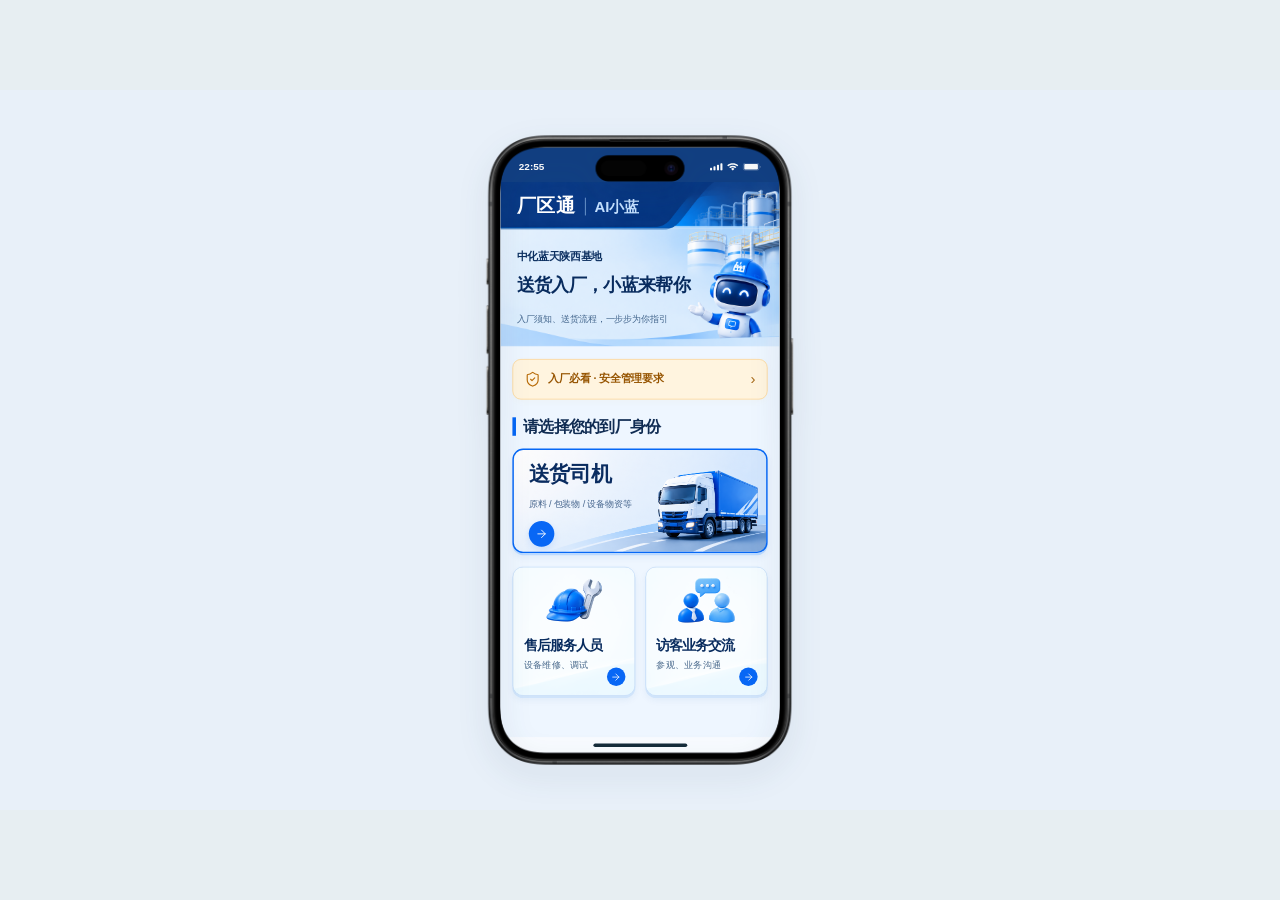
==== phase2/index.html @ 4b4b8dab "Update phase two guide flows and restore illustrated homepage" ====
<!doctype html>
<html lang="zh-CN"><head><meta charset="UTF-8"><meta name="viewport" content="width=device-width,initial-scale=1,viewport-fit=cover"><title>厂区通 · 中化蓝天陕西基地</title><link rel="stylesheet" href="素材/二期.css?v=4c74df6827de"></head>
<body><div class="preview-stage" aria-label="厂区通手机服务界面">
<div class="phone-shell">
<div class="phone-screen"><div class="phone-status"><span id="phone-time"></span><img class="phone-status-icons" src="素材/status/ios-status-icons.svg" alt="蜂窝信号、无线网络和电量"></div><main id="app" class="app"></main><div class="phone-home"><span></span></div></div>
<img class="phone-bezel" src="素材/iphone/Bezel.png" alt="" draggable="false">
</div></div><dialog id="modal"><div id="dialog-content"></div><button class="button secondary" id="close-modal">关闭，返回流程</button></dialog><script src="素材/流程数据.js?v=1af6e055b2c9"></script><script src="素材/图标.js?v=1e4e5d1cfd6b"></script><script src="素材/页面1数据.js?v=7444b4379adc"></script><script src="素材/AHF页面2-6数据.js?v=56fbe0991de1"></script><script src="素材/二期.js?v=ec41f96f7a31"></script><script>
(function(){
 const stage=document.querySelector('.preview-stage');
 function fitPhone(){
  const width=Math.min(innerWidth,innerHeight*16/9);
  const height=width*9/16;
  const scale=Math.min((height-32)/968,(width-32)/511);
  document.documentElement.style.setProperty('--preview-scale',Math.max(.1,scale));
  stage.style.width=width+'px';
  stage.style.height=height+'px';
 }
 function setTime(){document.getElementById('phone-time').textContent=new Date().toLocaleTimeString('zh-CN',{hour:'2-digit',minute:'2-digit',hour12:false})}
 fitPhone();setTime();addEventListener('resize',fitPhone);setInterval(setTime,30000);
})();
</script></body></html>
---- phase2/素材/二期.css ----
:root {
  --blue: #0864ed;
  --navy: #09295b;
  --ink: #13345b;
  --muted: #70899b;
  --line: #dfebf1;
  --bg: #eef6ff;
  --red: #a84b43;
  --orange: #956e32;
  --radius: 15px;
  font-family: "Microsoft YaHei", "PingFang SC", sans-serif;
  color: var(--ink);
  font-size: 16px;
  line-height: 1.65;
}
* { box-sizing: border-box; }
body { margin: 0; background: #e8eff3; }
button, a, input { font: inherit; }
button, a { touch-action: manipulation; }
button { cursor: pointer; color: inherit; }
button:focus-visible, a:focus-visible { outline: 3px solid #79b0cc; outline-offset: 3px; }
button:disabled { cursor: default; }
.app {
  max-width: 440px; height: 100dvh; margin: auto;
  background: var(--bg); display: flex; flex-direction: column;
  overflow: hidden; box-shadow: 0 12px 55px #20435b10;
}
header {
  background: var(--bg); border-bottom: 1px solid var(--line);
  padding: 15px 20px 12px; flex-shrink: 0;
}
.top { display: flex; align-items: center; justify-content: space-between; gap: 8px; }
.top strong { font-size: 17px; font-weight: 700; }
.header-mark { color: var(--blue); font-size: 13px; font-weight: 600; }
.header-caption { font-size: 12px; color: var(--muted); }
.eyebrow { font-size: 13px; color: var(--muted); margin-top: 4px; }
h1 { font-size: 25px; line-height: 1.45; margin: 6px 0 12px; letter-spacing: -.6px; }
h2 { font-size: 19px; margin: 0 0 12px; }
h3 { font-size: 16px; margin: 0; }
p { margin: 8px 0; }
.scroll { overflow-y: auto; flex: 1; padding: 20px; overscroll-behavior: contain; scrollbar-width: thin; }
.hero { text-align: center; padding: 13px 0 22px; }
.hero h1 { font-size: 23px; font-weight: 750; margin: 7px 0; }
.hero p { color: var(--muted); font-size: 13px; margin: 4px 0; }
.hero .base-name { font-size: 12px; letter-spacing: 1px; margin-top: 14px; }
.line-icon { width: 23px; height: 23px; flex-shrink: 0; }
.assistant-emblem {
  background: #086795; color: white; width: 49px; height: 49px;
  display: grid; place-items: center; margin: 0 auto;
  border-radius: 17px; box-shadow: 0 6px 18px #08679512;
}
.assistant-emblem .line-icon { width: 29px; height: 29px; stroke-width: 1.4; }
.card { background: #fff; border: 1px solid var(--line); border-radius: var(--radius); padding: 19px; margin-bottom: 14px; }
.role { display: block; width: 100%; text-align: left; }
.primary-role {
  display: flex; gap: 16px; align-items: center; min-height: 116px;
  background: #e7f1f6; border: 1px solid #dfedf4; color: var(--ink);
  padding: 23px 20px;
}
.role-icon { display: inline-grid; place-items: center; color: var(--blue); }
.primary-role .role-icon { background: #fff9; width: 48px; height: 48px; border-radius: 14px; flex-shrink: 0; }
.primary-role .role-icon .line-icon { width: 30px; height: 30px; }
.primary-role h2 { font-size: 21px; margin: 0 0 4px; }
.primary-role p { color: #648195; font-size: 13px; margin: 0; }
.role-grid { display: grid; grid-template-columns: 1fr 1fr; gap: 12px; }
.role-grid .card { padding: 19px 16px 16px; min-height: 160px; background: #edf4f7; border: 1px solid #e6f0f4; position: relative; }
.role-grid .role-icon { margin-bottom: 7px; }
.role-grid h2 { font-size: 16px; margin: 4px 0 3px; }
.role-grid p { font-size: 12px; margin: 3px 0; }
.tag { display: inline-block; font-size: 11px; color: #8796a0; background: #e5edf1; padding: 1px 7px; border-radius: 5px; margin-top: 6px; }
.muted { color: var(--muted); font-size: 14px; }
.section-label { display: flex; align-items: baseline; justify-content: space-between; margin: 23px 0 13px; }
.section-label h2 { font-size: 16px; margin: 0; }
.section-label > span { color: var(--muted); font-size: 11px; }
.safety {
  display: flex; align-items: center; gap: 10px; width: 100%; text-align: left;
  background: #f7f3e9; color: #897044; border: 1px solid #ece3ce;
  border-radius: 11px; padding: 13px 15px; margin-bottom: 12px; font-size: 13px; font-weight: 500;
}
.safety .line-icon { width: 19px; height: 19px; }
.resume {
  display: flex; align-items: center; gap: 10px; width: 100%; text-align: left;
  color: #497a96; background: #edf4f8; border: 1px solid #e0ecf3;
  border-radius: 11px; padding: 12px 15px; margin-bottom: 12px; font-size: 13px;
}
.resume .line-icon { width: 18px; height: 18px; }
.button {
  min-height: 50px; border: 1px solid transparent; border-radius: 12px;
  background: var(--blue); color: white; padding: 12px 16px;
  font-weight: 600; font-size: 15px; display: inline-flex; justify-content: center;
  align-items: center; text-decoration: none; gap: 8px;
}
.secondary { background: #edf4f7; color: #3c6c88; border-color: var(--line); }
.text-button { border: 0; background: transparent; color: #4a819e; padding: 7px 4px; font-size: 13px; min-height: 38px; }
.wide { width: 100%; }
.footer { padding: 12px 20px max(16px, env(safe-area-inset-bottom)); background: #fafdfe; border-top: 1px solid var(--line); flex-shrink: 0; }
.footer .row { display: flex; gap: 10px; }
.footer .row > * { flex: 1; }
.footer .muted { text-align: center; margin-bottom: 8px; font-size: 12px; }
.home-footer .button { justify-content: flex-start; background: white; font-size: 14px; font-weight: 400; border-color: #d4e5ef; }
.home-footer .line-icon { width: 20px; height: 20px; }
.network-note { display: flex; align-items: center; justify-content: center; gap: 6px; color: #8aa0ad; font-size: 11px; margin: 10px 0 2px; }
.network-note .line-icon { width: 13px; height: 13px; }
.step-card { display: flex; align-items: center; gap: 14px; width: 100%; text-align: left; min-height: 90px; }
.number { border-radius: 11px; background: #e9f3f7; color: #4284a3; font-weight: 600; width: 40px; height: 40px; display: grid; place-items: center; flex-shrink: 0; }
.arrow { margin-left: auto; color: #7e9fb4; font-size: 21px; font-weight: 400; }
.warning { border: 1px solid #f0ddd7; background: #fcf2ef; color: #a35d50; border-radius: 12px; padding: 15px 16px; margin-bottom: 16px; font-size: 14px; line-height: 1.8; font-weight: 500; }
.progress { display: flex; justify-content: space-between; margin-top: 16px; gap: 4px; }
.progress button { border: 0; background: transparent; color: #819aaa; padding: 4px 0; font-size: 10px; flex: 1; }
.progress span { display: grid; place-items: center; width: 25px; height: 25px; border-radius: 50%; margin: 0 auto 5px; background: #e7eff4; font-size: 11px; }
.progress .active { color: var(--blue); font-weight: 600; }
.progress .active span { background: var(--blue); color: white; }
.section-head { display: flex; align-items: center; justify-content: space-between; gap: 8px; margin-bottom: 7px; }
.check { display: flex; align-items: flex-start; gap: 12px; padding: 14px 0; border-bottom: 1px solid #edf3f6; cursor: pointer; font-size: 15px; }
.check:last-child { border: 0; padding-bottom: 3px; }
.check input { width: 19px; height: 19px; accent-color: var(--blue); flex-shrink: 0; margin-top: 3px; }
.requirements { padding-left: 20px; font-size: 15px; }
.requirements li { margin: 10px 0; }
details { border-bottom: 1px solid var(--line); padding: 15px 0; }
details:last-child { border-bottom: 0; padding-bottom: 0; }
summary { cursor: pointer; font-weight: 500; font-size: 14px; list-style: none; padding-right: 18px; position: relative; }
summary:after { content: '＋'; position: absolute; right: 0; color: #7e9fb4; }
details[open] summary:after { content: '−'; }
details p { font-size: 14px; color: var(--muted); }
.location { width: 100%; text-align: left; color: #3b6c82; background: #eaf3f6; border-color: #dcebf1; }
.location p { font-size: 15px; margin: 5px 0; }
.location .muted { font-size: 12px; }
.offline { font-size: 12px; background: #f7f1e4; color: #897044; padding: 8px 20px; }
.qa-frame { border: 0; width: 100%; flex: 1; min-height: 0; background: var(--bg); }
.empty { padding: 35px 10px; text-align: center; }
.empty .symbol { font-size: 40px; }
.doc-img { display: block; width: 100%; height: auto; border: 1px solid var(--line); border-radius: 8px; }
.map-list { padding-left: 20px; border-left: 2px solid #dce9f0; margin-left: 12px; }
.map-list .card { position: relative; }
.map-list .card:before { content: ''; width: 10px; height: 10px; position: absolute; left: -26px; top: 25px; border-radius: 50%; background: #65a0be; border: 2px solid var(--bg); }
dialog { border: 1px solid var(--line); border-radius: 20px; padding: 23px; width: min(92vw,410px); max-height: 88dvh; overflow: auto; color: var(--ink); background: #fbfdfe; box-shadow: 0 20px 80px #183b5026; }
dialog::backdrop { background: #14374c66; backdrop-filter: blur(3px); }
dialog .button { width: 100%; margin-top: 15px; }
.source { font-size: 11px; color: #8a9da9; margin: 18px 0 6px; }
.contact { border-top: 1px solid var(--line); padding: 15px 0; }
.safe-row { padding: 15px 0; border-bottom: 1px solid var(--line); }
.sample-nav { display: flex; justify-content: space-between; align-items: center; gap: 12px; margin: 10px 0; }
.sample-nav button { min-width: 80px; }
html { scroll-behavior: smooth; }
@media (hover: hover) {
  .role:hover, .step-card:hover { border-color: #b9d4e2; background: #e9f3f8; }
  .button:hover { filter: brightness(.97); }
}
@media (min-width: 650px) {
  .app { height: calc(100dvh - 48px); margin: 24px auto; border-radius: 24px; border: 1px solid #dae5eb; }
}
@media (max-width: 360px) {
  .scroll { padding: 16px; }
  .hero h1 { font-size: 21px; }
  .role-grid .card { padding: 15px 12px; }
  .role-grid h2 { font-size: 15px; }
  .primary-role { padding: 20px 16px; }
  .primary-role p { font-size: 11px; }
  .top strong { font-size: 15px; }
}
@media (prefers-reduced-motion: reduce) { html { scroll-behavior: auto; } }

/* Desktop presentation canvas and calibrated phone frame. */
body {
  min-height: 100dvh;
  display: grid;
  place-items: center;
  background: #e7eef2;
}
.preview-stage {
  position: relative;
  aspect-ratio: 16 / 9;
  overflow: hidden;
  display: grid;
  place-items: center;
  background: #edf3f6;
}
.phone-shell {
  position: relative;
  width: 511px;
  height: 968px;
  transform: scale(var(--preview-scale, .8));
  transform-origin: center;
  flex-shrink: 0;
}
.phone-screen {
  position: absolute;
  left: 59px;
  top: 58px;
  width: 393px;
  height: 852px;
  background: var(--bg);
  border-radius: 42px;
  overflow: hidden;
  display: flex;
  flex-direction: column;
}
.phone-bezel {
  position: absolute;
  inset: 0;
  width: 511px;
  height: 968px;
  pointer-events: none;
  z-index: 5;
  filter: drop-shadow(0 16px 20px #193b4c20);
}
.phone-status {
  height: 49px;
  flex-shrink: 0;
  padding: 12px 26px 0;
  display: flex;
  justify-content: space-between;
  font-size: 14px;
  font-weight: 600;
  color: #142c3d;
  line-height: 25px;
}
.phone-signal { font-size: 12px; letter-spacing: -.5px; }
.phone-signal span { font-size: 11px; }
.phone-screen .app {
  width: 393px;
  max-width: none;
  height: auto;
  flex: 1;
  min-height: 0;
  border: 0;
  border-radius: 0;
  box-shadow: none;
  margin: 0;
}
.phone-home {
  flex-shrink: 0;
  height: 22px;
  display: grid;
  place-items: center;
  background: #fafdfe;
}
.phone-home span { width: 132px; height: 5px; border-radius: 5px; background: #152c3a; }
.phone-screen .footer { padding-bottom: 10px; }
dialog {
  width: calc(370px * var(--preview-scale, .8));
  max-height: calc(770px * var(--preview-scale, .8));
}
@media (prefers-reduced-motion: no-preference) {
  .role, .step-card, .button { transition: background-color .15s, border-color .15s; }
}

/* Keep the unscaled device from affecting the canvas layout. */
.phone-shell {
  position: absolute;
  left: 50%;
  top: 50%;
  transform: translate(-50%, -50%) scale(var(--preview-scale, .8));
}

/* Selected blue industrial product design. */
:root {
  --blue: #0566f5;
  --navy: #0c3470;
  --ink: #102c53;
  --muted: #6280a3;
  --line: #d5e6fa;
  --bg: #eef6ff;
  --radius: 17px;
}
.preview-stage { background: #e8f0f9; }
.phone-status { background: #113f83; color: #fff; }
.phone-home { background: #f8fbff; }
header {
  padding: 11px 17px 13px;
  background: #123f82;
  color: #fff;
  border-bottom: 3px solid #5ba8ff;
}
header .top { min-height: 32px; }
header .top strong { font-size: 16px; }
header .text-button { color: #dceaff; font-size: 12px; }
header .eyebrow { color: #bcd5fa; font-size: 12px; margin: 2px 5px 0; }
.home-header { padding: 8px 19px 12px; border-bottom-width: 2px; }
.home-wordmark { font-size: 27px; line-height: 1.25; font-weight: 800; letter-spacing: 1px; }
.home-wordmark span { display: inline-block; border-left: 1px solid #7298cb; margin-left: 14px; padding-left: 14px; font-size: 20px; color: #c1ddff; letter-spacing: 0; }
.scroll { padding: 17px; }
.app[data-page="home"] .scroll { padding-top: 0; }
.hero { min-height: 166px; text-align: left; position: relative; margin: 0 -17px 16px; padding: 20px 18px 19px; overflow: hidden; background: #d9ecff; border-bottom: 1px solid #b9d9ff; }
.hero-copy { position: relative; z-index: 2; }
.hero .base-name { font-size: 12px; font-weight: 700; color: #244b7c; letter-spacing: .3px; margin: 0 0 9px; }
.hero h1 { font-size: 25px; line-height: 1.35; margin: 0 0 10px; letter-spacing: -.6px; color: #092957; }
.hero-copy > p:last-child { font-size: 11px; color: #426796; max-width: 240px; }
.artwork { display: block; object-fit: contain; pointer-events: none; }
.hero-art { position: absolute; width: 150px; height: 150px; right: -8px; top: 10px; object-fit: cover; mix-blend-mode: multiply; opacity: .96; }
.hero-copy h1 { max-width: 220px; }
.hero-copy > p:last-child { max-width: 235px; }
.safety { color: #965400; background: #fff3dd; border: 1px solid #f7d390; border-radius: 12px; font-weight: 700; font-size: 13px; padding: 13px 12px; min-height: 52px; box-shadow: 0 3px 9px #edb34b0a; }
.safety .line-icon { width: 23px; height: 23px; color: #b86b08; }
.safety .arrow { color: #a66919; }
.section-label { margin: 18px 0 12px; }
.section-label h2 { font-size: 17px; padding-left: 10px; border-left: 5px solid var(--blue); line-height: 1.2; }
.primary-role {
  position: relative; min-height: 141px; overflow: hidden;
  background: #e3f0ff; border: 2px solid #0966f1; padding: 17px 14px; border-radius: 17px;
  box-shadow: 0 5px 0 #c5ddfa, 0 9px 15px #1961b90d; margin-bottom: 16px;
}
.primary-role .role-copy { position: relative; z-index: 2; }
.primary-role h2 { color: #0a2c60; font-size: 26px; margin-bottom: 4px; }
.primary-role p { font-size: 11px; color: #456d9e; }
.circle-arrow { display: inline-grid; place-items: center; border-radius: 50%; width: 30px; height: 30px; background: #0867f5; color: #fff; }
.circle-arrow .line-icon { width: 18px; height: 18px; }
.primary-role .circle-arrow { margin-top: 14px; width: 34px; height: 34px; box-shadow: 0 3px 7px #0867f529; }
.truck-art { position: absolute; right: -8px; bottom: -14px; width: 183px; height: 140px; object-fit: cover; mix-blend-mode: multiply; }
.role-grid { gap: 12px; }
.role-grid .role { min-height: 158px; padding: 9px 13px 11px; border: 1px solid #cbdff8; border-radius: 16px; background: #f8fbff; box-shadow: 0 3px 0 #d5e7fb, 0 6px 12px #145bb30a; }
.role-grid .artwork { width: 86px; height: 64px; margin: 0 auto 3px; object-fit: cover; mix-blend-mode: multiply; }
.role-grid h2 { font-size: 17px; margin: 3px 0 2px; }
.role-grid .muted { font-size: 12px; }
.role-bottom { display: flex; align-items: center; justify-content: space-between; margin-top: 7px; }
.tag { background: #deedff; color: #5b7ea6; padding: 1px 9px; font-size: 11px; margin: 0; border-radius: 8px; }
.role-bottom .circle-arrow { width: 24px; height: 24px; }
.role-bottom .line-icon { width: 15px; height: 15px; }
.home-footer { background: #f2f8ff; padding-top: 10px; }
.home-footer .button { border: 1px solid #3682ed; color: #0c3470; font-weight: 700; background: #fff; border-radius: 13px; font-size: 16px; min-height: 52px; box-shadow: 0 3px 8px #296acb0a; }
.home-footer .line-icon { width: 24px; height: 24px; color: var(--blue); }
.home-footer .arrow { color: var(--blue); }
.page-intro { position: relative; min-height: 126px; margin: -17px -17px 20px; padding: 23px 18px 18px; background: #dfedff; border-bottom: 1px solid #c7dffa; overflow: hidden; }
.page-intro > div { position: relative; z-index: 1; max-width: 270px; }
.page-intro h1 { font-size: 24px; margin: 0 0 8px; }
.page-intro p { font-size: 12px; color: #5275a1; margin: 0; max-width: 240px; }
.page-intro .artwork { width: 108px; height: 108px; position: absolute; right: -10px; bottom: -10px; opacity: .42; mix-blend-mode: multiply; }
.card { border-color: #d0e2f8; box-shadow: 0 3px 9px #184da205; background: #fff; }
.step-card { min-height: 98px; padding: 18px 16px; border-radius: 16px; }
.step-card h2 { color: #102f60; font-size: 21px; }
.number, .mode-icon { background: #e5f0ff; border: 1px solid #d8e8ff; color: #0867ed; border-radius: 13px; width: 46px; height: 46px; flex-shrink: 0; display: grid; place-items: center; }
.number .line-icon { width: 26px; height: 26px; }
.step-card .muted { font-size: 12px; margin-top: 4px; }
.mode-card b { font-size: 19px; color: #153971; }
.mode-card small { display: block; font-size: 12px; color: #6b88aa; margin-top: 5px; }
.mode-card .arrow { color: var(--blue); }
.progress { border-top: 1px solid #4c6fa4; margin: 12px -1px -2px; padding-top: 11px; }
.progress button { color: #bbd2f4; font-size: 10px; }
.progress span { background: #285592; color: #d1e3ff; border: 1px solid #4b75af; }
.progress .active { color: #fff; }
.progress .active span { background: #fff; color: #0867ed; border-color: #fff; box-shadow: 0 0 0 3px #7bb6ff33; }
.warning { display: flex; gap: 10px; align-items: flex-start; background: #fff1eb; color: #a24729; border-color: #f1d5c8; font-size: 14px; padding: 15px; }
.warning .line-icon { width: 20px; height: 20px; margin-top: 3px; flex-shrink: 0; }
.section-head h3, .card > h3 { color: #123d7b; border-left: 3px solid #0867ed; padding-left: 8px; }
.check { padding: 14px 0; font-size: 15px; line-height: 1.65; }
.check input { width: 20px; height: 20px; margin-top: 3px; }
.check:has(input:checked) > span { color: #6084b2; text-decoration: line-through; text-decoration-color: #c9dbf2; }
.button { background: #0866ef; color: #fff; border-color: #0866ef; box-shadow: 0 3px 8px #1366d91a; }
.secondary { background: #e8f1fe; color: #2259a5; border-color: #cfdef2; box-shadow: none; }
.button:disabled { background: #e5ecf5; color: #98a9bd; border-color: #dde6f1; box-shadow: none; }
.text-button { color: #2167c7; }
.footer { background: #f8fbff; border-color: #cfe1f7; }
.footer .muted { color: #6a88aa; }
.location { background: #e2efff; border-color: #c3d9f6; color: #164b94; }
.location .muted { color: #6184b1; }
summary { color: #214c82; }
summary:after { color: #3980dc; }
details p { color: #657f9f; }
.empty { padding: 16px 8px 25px; }
.empty .artwork { width: 175px; height: 175px; margin: 8px auto 18px; object-fit: cover; mix-blend-mode: multiply; }
.empty h1 { font-size: 25px; color: #103569; }
.map-list { border-color: #bfd8f7; }
.map-list .card:before { background: #0867f5; border-color: #eef6ff; }
dialog {
  width: 366px; max-width: none; max-height: 730px; margin: 0;
  position: fixed; top: 50%; left: 50%;
  transform: translate(-50%, -50%) scale(var(--preview-scale, .8));
  background: #f6faff; border: 1px solid #c8ddf7;
  border-radius: 21px; padding: 21px;
  box-shadow: 0 16px 55px #0d347b40;
}
dialog::backdrop { background: #0d23475e; backdrop-filter: blur(3px); }
dialog h2 { font-size: 21px; color: #103c7c; margin: 0 0 12px; border-bottom: 2px solid #cfe2fd; padding-bottom: 12px; }
dialog h3 { color: #245294; font-size: 16px; }
dialog .muted { font-size: 13px; line-height: 1.7; }
.safe-row { background: #fff; border: 1px solid #e0eafa; border-left: 3px solid #e2ac4a; border-radius: 10px; margin: 10px 0; padding: 13px 12px; font-size: 15px; }
.contact { padding: 13px; margin: 10px 0; background: #fff; border: 1px solid #d8e6f9; border-radius: 12px; }
.contact p { font-size: 17px; color: #1a5ac2; letter-spacing: 1px; }
.doc-img { border-radius: 10px; background: #fff; }
@media (hover:hover) {
  .role:hover, .step-card:hover { background: #e8f2ff; border-color: #7daff4; }
  .primary-role:hover { border-color: #034ecc; }
}

/* Soften the generated illustration edges against their component surfaces. */
.hero-art, .truck-art, .role-grid .artwork, .page-intro .artwork, .empty .artwork {
  mask-image: radial-gradient(ellipse at center, #000 42%, #000b 62%, transparent 76%);
}

.footer [data-action="next"], .footer [data-action="finish"] {
  background: #0866ef;
  border-color: #0866ef;
  color: #fff;
  box-shadow: 0 3px 8px #1366d91a;
}

.primary-role {
  background: #e3f0ff;
  border: 2px solid #0866f5;
}
.role-grid .artwork {
  width: 105px;
  height: 70px;
}

.step-actions {
  display: flex;
  gap: 10px;
  margin: 0 0 14px;
}
.step-actions .button {
  flex: 1;
  min-width: 0;
  min-height: 48px;
  font-size: 15px;
}
.step-actions .line-icon {
  width: 19px;
  height: 19px;
}
.booking-note {
  margin: -6px 0 15px;
  font-size: 12px;
}

.numbered-item {
  align-items: flex-start;
  cursor: default;
  gap: 12px;
}
.check-number {
  display: inline-flex;
  align-items: center;
  justify-content: center;
  flex: 0 0 25px;
  width: 25px;
  height: 25px;
  margin-top: 1px;
  border-radius: 8px;
  background: #e5efff;
  color: #1464d8;
  font-size: 13px;
  font-weight: 700;
  line-height: 1;
  font-variant-numeric: tabular-nums;
}
.numbered-item > span:last-child {
  min-width: 0;
  flex: 1;
  padding-top: 1px;
}

.phone-status {
  align-items: center;
  padding-top: 6px;
}
.phone-status-icons {
  width: 72px;
  height: 13px;
  object-fit: contain;
  filter: invert(1);
  flex-shrink: 0;
}

.feedback-question { text-align: center; font-size: 14px; font-weight: 700; color: #254775; margin: 0 0 9px; }
.feedback-actions { display: flex; gap: 9px; padding-bottom: 12px; margin-bottom: 11px; border-bottom: 1px solid #dfebfa; }
.feedback-actions .button { flex: 1; font-size: 12px; min-height: 38px; padding: 8px 5px; border-radius: 10px; }
.feedback-actions .is-liked { color: #0866ef; background: #dcecff; border-color: #7eb3fc; }
.step-navigation .button { min-height: 44px; padding: 9px 12px; }
.feedback-contact { display: flex; align-items: center; gap: 12px; justify-content: space-between; background: #e7f1ff; padding: 13px; border-radius: 12px; margin: 15px 0 21px; }
.feedback-contact h3 { font-size: 14px; }
.feedback-contact p { font-size: 12px; color: #6983a4; margin: 4px 0 0; }
.feedback-contact .button { width: auto; flex-shrink: 0; margin: 0; font-size: 12px; min-height: 38px; padding: 8px 11px; }
.feedback-label { font-size: 13px; color: #6882a1; margin: 0 0 11px; }
.feedback-reasons { display: flex; flex-wrap: wrap; gap: 8px; margin-bottom: 16px; }
.reason-chip { border: 1px solid #dae6f4; border-radius: 9px; padding: 10px 11px; font-size: 12px; background: #eef4fa; color: #365474; min-height: 40px; }
.reason-chip[aria-pressed="true"] { background: #dfedff; border-color: #0866ef; color: #0866ef; }
#feedback-message { display: block; width: 100%; min-height: 110px; resize: vertical; max-height: 220px; padding: 13px; border: 1px solid #d6e4f5; border-radius: 11px; background: #f3f7fc; color: #203f67; font: inherit; font-size: 13px; line-height: 1.7; }
#feedback-message:focus { outline: 2px solid #8ab9ff; outline-offset: 1px; }
.feedback-count { text-align: right; font-size: 11px; color: #8b9cb0; margin: 5px 0; }
.feedback-demo-note { color: #8096af; font-size: 11px; line-height: 1.65; text-align: center; margin: 12px 0 0; }
#submit-feedback:disabled { background: #b8cee8; border-color: #b8cee8; color: white; box-shadow: none; cursor: default; }
.feedback-success blockquote { margin: 14px 0; padding: 12px; background: #eaf2fc; border-left: 3px solid #6099e7; overflow-wrap: anywhere; }
.sr-only { position: absolute; width: 1px; height: 1px; overflow: hidden; clip: rect(0,0,0,0); }

.step-footer .feedback-actions {
  padding-bottom: 0;
  margin-bottom: 0;
  border-bottom: 0;
}

.step-footer {
  padding: 15px 18px 13px;
  background: #fbfdff;
  border-top: 1px solid #dbe7f6;
  box-shadow: 0 -4px 16px #174a8905;
}
.feedback-question {
  font-size: 14px;
  line-height: 1.5;
  color: #29486e;
  font-weight: 600;
  margin-bottom: 12px;
}
.feedback-actions { gap: 12px; }
.feedback-actions .button {
  min-height: 49px;
  padding: 12px 16px;
  border-radius: 13px;
  font-size: 14px;
  font-weight: 600;
  gap: 9px;
  border: 1px solid #d6e3f4;
  color: #365e8b;
  background: #fff;
  box-shadow: 0 2px 5px #234f8d04;
}
.feedback-actions .line-icon { width: 20px; height: 20px; stroke-width: 1.8; }
.feedback-actions .feedback-help {
  color: #0860da;
  background: #edf4ff;
  border-color: #caddfb;
}
.feedback-chevron { font-size: 19px; font-weight: 400; line-height: 1; margin-left: 2px; opacity: .7; }
.feedback-actions .is-liked {
  background: #e6f2ed;
  color: #237458;
  border-color: #b8dccd;
}

.feedback-actions .feedback-help {
  flex: 1.6;
  padding-left: 10px;
  padding-right: 10px;
  font-size: 13px;
  gap: 6px;
}
.feedback-actions .feedback-help > span:first-of-type {
  white-space: nowrap;
}

/* Emphasized fixed feedback bar. */
.step-footer {
  background: #e9f2ff;
  border-top: 2px solid #a7caff;
  box-shadow: 0 -6px 20px #1454a519;
  padding: 16px 18px 15px;
}
.step-footer .feedback-question {
  font-size: 16px;
  font-weight: 700;
  color: #143d78;
  margin-bottom: 13px;
}
.step-footer .feedback-actions .button {
  min-height: 52px;
  border-radius: 13px;
  border-color: #9abff2;
  box-shadow: 0 3px 7px #1c5aa60b;
}
.step-footer .feedback-actions .feedback-help {
  background: #0866ef;
  border-color: #0866ef;
  color: #fff;
  box-shadow: 0 4px 10px #0866ef28;
}
.step-footer .feedback-help .feedback-chevron {
  opacity: 1;
}

.step-footer {
  padding: 11px 16px 10px;
}
.step-footer .feedback-question {
  font-size: 14px;
  margin-bottom: 9px;
}
.step-footer .feedback-actions .button {
  min-height: 44px;
  padding-top: 9px;
  padding-bottom: 9px;
  border-radius: 11px;
}
.step-footer .feedback-actions .line-icon {
  width: 18px;
  height: 18px;
}

/* Connected, ordered step navigation. */
.ordered-progress {
  position: relative;
  gap: 0;
  padding: 15px 0 2px;
  margin-top: 10px;
  border-top: 1px solid #ffffff24;
}
.ordered-progress button {
  position: relative;
  padding: 0;
  min-width: 0;
  isolation: isolate;
}
.ordered-progress button:not(:last-child)::after {
  content: '';
  position: absolute;
  top: 13px;
  left: calc(50% + 17px);
  width: calc(100% - 34px);
  height: 2px;
  border-radius: 2px;
  background: #ffffff24;
  z-index: -1;
}
.ordered-progress .completed::after { background: #93c5ff; }
.ordered-progress .step-dot {
  display: grid;
  place-items: center;
  width: 27px;
  height: 27px;
  margin: 0 auto 8px;
  border-radius: 50%;
  border: 1px solid #a9caff50;
  background: #ffffff0b;
  color: #bbd2ed;
  font-size: 12px;
  font-weight: 500;
  box-shadow: none;
}
.ordered-progress .step-caption {
  display: block;
  width: auto;
  height: auto;
  margin: 0;
  border: 0;
  border-radius: 0;
  background: transparent;
  box-shadow: none;
  color: #adc7e8;
  font-size: 10px;
  line-height: 1.4;
  white-space: nowrap;
}
.ordered-progress .completed .step-dot {
  border-color: #9dccff;
  background: #81b9ff26;
  color: #c4e1ff;
}
.ordered-progress .completed .step-caption { color: #d4e7ff; }
.ordered-progress .step-dot .line-icon { width: 14px; height: 14px; stroke-width: 2.5; }
.ordered-progress .active .step-dot {
  color: #075be0;
  background: #fff;
  border-color: #fff;
  box-shadow: 0 0 0 4px #89baff30, 0 3px 8px #032d6e40;
  font-weight: 800;
}
.ordered-progress .active .step-caption {
  color: #fff;
  font-weight: 700;
}

/* Reset legacy span styling on step labels in every navigation state. */
.ordered-progress button .step-caption,
.ordered-progress button.active .step-caption,
.ordered-progress button.completed .step-caption,
.ordered-progress button.upcoming .step-caption {
  width: auto;
  height: auto;
  margin: 0;
  padding: 0;
  border: 0;
  border-radius: 0;
  background: transparent;
  box-shadow: none;
  display: block;
}

[data-goods] .number {
  width: 50px;
  height: 50px;
  border-radius: 15px;
  background: #e4efff;
  border: 1px solid #cfe2ff;
}
[data-goods] .number .line-icon {
  width: 29px;
  height: 29px;
  stroke-width: 1.7;
}

.page1-utilities { display: flex; justify-content: space-between; margin: -7px 0 7px; padding: 0 2px; }
.page1-utilities .text-button { display: inline-flex; align-items: center; gap: 5px; font-size: 12px; min-height: 35px; }
.page1-utilities .line-icon { width: 16px; height: 16px; }
.preparation-heading { margin: 4px 0 17px; }
.preparation-heading h2 { font-size: 22px; margin: 0 0 4px; color: #143d78; }
.preparation-heading > p { font-size: 12px; color: #718ba9; margin: 0; }
.preparation-group { padding: 17px 16px; }
.preparation-group > h3 { display: flex; align-items: center; gap: 8px; border-left: 0; padding-left: 0; padding-bottom: 10px; border-bottom: 1px solid #e1ecf9; font-size: 16px; }
.preparation-group > h3 .line-icon { width: 20px; height: 20px; color: #0866ef; }
.preparation-row { display: flex; align-items: flex-start; gap: 10px; padding: 14px 0; border-bottom: 1px solid #e8eff8; }
.preparation-row:last-child { padding-bottom: 0; border-bottom: 0; }
.preparation-content { flex: 1; min-width: 0; }
.preparation-content > p { font-size: 15px; color: #21456f; margin: 0 0 7px; line-height: 1.65; }
.requirement-link { display: inline-flex; align-items: center; gap: 5px; min-height: 35px; padding: 6px 10px; border: 1px solid #d7e6fa; border-radius: 8px; background: #eef5ff; color: #1464cf; font-size: 12px; text-decoration: none; }
.requirement-link .line-icon { width: 14px; height: 14px; }
.delivery-address { font-size: 11px; line-height: 1.7; margin: 10px 0 0 35px; color: #7890ab; }
.page1-reminder { display: flex; align-items: flex-start; gap: 10px; padding: 16px; border: 1px solid #f0d6bf; border-radius: 14px; background: #fff4e8; color: #9c5d29; margin-bottom: 15px; }
.page1-reminder > .line-icon { width: 20px; height: 20px; margin-top: 2px; }
.page1-reminder h3 { font-size: 15px; margin-bottom: 4px; }
.page1-reminder p { font-size: 14px; line-height: 1.8; margin: 0; }
.faq-code { font-size: 10px; color: #6588b6; margin-right: 7px; padding: 2px 4px; border-radius: 4px; background: #edf4fd; }
.page1-help { font-size: 12px; color: #6885a6; line-height: 1.7; margin: 16px 1px; }
.sample-open-hint { text-align: center; font-size: 11px; color: #859bb6; margin: 10px 0; }

.preparation-group { padding: 16px; }
.preparation-group > h3 {
  padding-bottom: 12px;
  margin-bottom: 0;
  font-size: 16px;
}
.preparation-row {
  display: grid;
  grid-template-columns: 23px minmax(0, 1fr) auto;
  align-items: center;
  gap: 9px;
  min-height: 76px;
  padding: 15px 0;
}
.preparation-row .check-number {
  width: 23px;
  height: 23px;
  flex-basis: 23px;
  margin: 0;
  border-radius: 7px;
  font-size: 12px;
}
.preparation-content > p {
  margin: 0;
  font-size: 14px;
  line-height: 1.7;
  color: #24466d;
  overflow-wrap: anywhere;
}
.preparation-row .requirement-link {
  flex-shrink: 0;
  min-height: 37px;
  padding: 7px 9px;
  gap: 4px;
  border: 1px solid #d8e7fb;
  background: #f0f6ff;
  font-size: 12px;
  border-radius: 9px;
  white-space: nowrap;
}
.preparation-row .requirement-link .line-icon { width: 14px; height: 14px; }
.requirement-chevron { font-size: 17px; line-height: 1; color: #75a0d7; margin-left: 1px; }
.delivery-address {
  margin: 12px 0 0;
  padding: 11px 12px;
  background: #f3f7fc;
  border: 1px solid #e5edf7;
  border-radius: 10px;
}
.delivery-address > span {
  display: block;
  font-size: 10px;
  color: #8599b0;
  margin-bottom: 4px;
}
.delivery-address > p {
  font-size: 11px;
  line-height: 1.75;
  color: #637f9f;
  margin: 0;
}

.ahf-primary-action { margin-bottom: 12px; }
.ahf-primary-action .button { min-height: 54px; justify-content: flex-start; gap: 10px; padding: 13px 16px; }
.ahf-primary-action .button > span { flex: 1; text-align: left; }
.ahf-primary-action .line-icon { width: 20px; height: 20px; }
.ahf-support-actions { display: grid; grid-template-columns: 1fr 1fr; gap: 10px; margin-bottom: 18px; }
.ahf-support-actions .button { min-height: 64px; padding: 11px 9px; font-size: 12px; gap: 7px; text-align: left; line-height: 1.5; justify-content: flex-start; }
.ahf-support-actions .line-icon { width: 19px; height: 19px; flex-shrink: 0; }
.ahf-support-actions .button > span { min-width: 0; }
.ahf-time-grid { display: grid; grid-template-columns: 1fr 1fr; gap: 10px; margin: 13px 0; }
.ahf-time-grid > div { padding: 12px 10px; background: #edf5ff; border: 1px solid #d8e7fc; border-radius: 10px; }
.ahf-time-grid span { display: block; font-size: 11px; color: #6683a5; margin-bottom: 5px; }
.ahf-time-grid strong { display: block; font-size: 17px; color: #185fc2; letter-spacing: -.5px; }
.ahf-tutorial-nav { display: flex; align-items: center; gap: 10px; justify-content: space-between; margin-top: 14px; }
.ahf-tutorial-nav .button { width: auto; margin-top: 0; min-height: 40px; font-size: 13px; padding: 8px 12px; }
.ahf-tutorial-nav > span { font-size: 12px; color: #7189a5; }
.ahf-faq summary { line-height: 1.8; }
.ahf-faq .faq-code { white-space: nowrap; }

.app[data-page="overview"] .scroll { padding-top: 0; }
.overview-intro { position: relative; overflow: hidden; margin: 0 -17px 17px; padding: 21px 18px 18px; min-height: 158px; background: #deedff; border-bottom: 1px solid #c8dffb; }
.overview-eyebrow { font-size: 11px; color: #668bb8; letter-spacing: 1px; margin-bottom: 7px; }
.overview-intro h1 { position: relative; z-index: 1; font-size: 25px; line-height: 1.35; margin: 0 0 10px; color: #113769; }
.overview-intro p { position: relative; z-index: 1; font-size: 11px; color: #5d7da5; margin: 0; }
.overview-intro .artwork { position: absolute; width: 153px; height: 130px; right: -18px; bottom: 12px; mix-blend-mode: multiply; mask-image: radial-gradient(ellipse at center,#000 40%,transparent 76%); }
.overview-section { display: flex; align-items: baseline; justify-content: space-between; margin: 20px 0 13px; }
.overview-section h2 { font-size: 17px; margin: 0; color: #14396e; }
.overview-section > span { font-size: 11px; color: #8197b2; }
.flow-timeline { background: #fff; border: 1px solid #d4e4f9; border-radius: 17px; padding: 4px 14px; box-shadow: 0 3px 12px #1d5daf06; }
.flow-stop { position: relative; display: flex; align-items: center; width: 100%; border: 0; padding: 0; min-height: 84px; text-align: left; background: transparent; gap: 12px; }
.flow-track { position: relative; width: 31px; flex-shrink: 0; align-self: stretch; display: grid; place-items: center; }
.flow-track:before { content: ''; position: absolute; left: 15px; top: 0; bottom: 0; width: 2px; background: #d7e7fc; }
.flow-stop:first-child .flow-track:before { top: 50%; }
.flow-stop:last-child .flow-track:before { bottom: 50%; }
.flow-index { position: relative; display: grid; place-items: center; width: 30px; height: 30px; border: 4px solid #fff; border-radius: 50%; background: #e8f1ff; color: #1765d0; font-weight: 700; font-size: 12px; box-sizing: content-box; }
.flow-stop-content { flex: 1; min-width: 0; padding: 20px 0; border-bottom: 1px solid #edf2fa; }
.flow-stop:last-child .flow-stop-content { border-bottom: 0; }
.flow-stop-heading { display: flex; align-items: center; gap: 8px; margin-bottom: 5px; }
.flow-stop-heading strong { font-size: 16px; color: #173e74; font-weight: 700; }
.flow-stage { margin-left: auto; font-size: 10px; color: #8b9fb8; white-space: nowrap; }
.flow-description { display: block; font-size: 11px; line-height: 1.7; color: #748ca9; }
.flow-arrow { color: #8aaadb; }
.flow-arrow .line-icon { width: 16px; height: 16px; }
.flow-stop:hover .flow-index { background: #0866ef; color: #fff; }
.flow-stop:hover .flow-stop-heading strong { color: #0866ef; }
.overview-footer .button { justify-content: flex-start; min-height: 43px; font-size: 12px; padding: 9px 12px; background: #fff; border-color: #d5e4f8; }
.overview-footer .line-icon { width: 17px; height: 17px; }
.overview-switch { margin-left: auto; color: #0866ef; font-size: 12px; }

dialog[data-kind="safety"] { padding: 21px 18px; }
.safety-dialog-header > span { font-size: 11px; color: #467ec4; }
.safety-dialog-header h2 { margin-top: 3px; border: 0; padding-bottom: 0; margin-bottom: 5px; font-size: 24px; }
.safety-dialog-header > p { font-size: 12px; color: #7a90aa; margin: 0 0 18px; }
.safety-tabs { display: grid; grid-template-columns: repeat(3,1fr); gap: 7px; padding: 5px; border-radius: 13px; background: #e6eef9; margin-bottom: 19px; }
.safety-tabs button { border: 1px solid transparent; background: transparent; color: #5b7598; border-radius: 9px; padding: 10px 2px; }
.safety-tabs strong { display: block; font-size: 13px; }
.safety-tabs button > span { display: block; font-size: 10px; opacity: .8; margin-top: 3px; }
.safety-tabs [aria-selected="true"] { background: #fff; border-color: #ccdef6; color: #075fdb; box-shadow: 0 2px 5px #2459970c; }
.safety-group-title { display: flex; align-items: center; justify-content: space-between; margin-bottom: 10px; }
.safety-group-title h3 { font-size: 17px; }
.safety-group-title > span { color: #a96a27; background: #fff0da; padding: 3px 8px; border-radius: 6px; font-size: 10px; }
.safety-rules { list-style: none; padding: 0; margin: 0; }
.safety-rules li { display: flex; align-items: flex-start; gap: 10px; padding: 13px 0; border-bottom: 1px solid #e0eaf7; }
.safety-rules li > span { flex: 0 0 23px; height: 23px; display: grid; place-items: center; background: #e3eeff; color: #1665ce; border-radius: 7px; font-size: 12px; font-weight: 700; margin-top: 2px; }
.safety-rules p { margin: 0; color: #264569; font-size: 14px; line-height: 1.8; }
.safety-original { display: inline-block; margin-top: 15px; font-size: 11px; color: #6484ab; text-decoration: none; }

.role-bottom > .circle-arrow:only-child {
  margin-left: auto;
}

.app[data-page="mini-program"] { background:#fff; color:#111; }
.phone-screen:has(.app[data-page="mini-program"]) .phone-status { background:#f8f8f8;color:#111; }
.phone-screen:has(.app[data-page="mini-program"]) .phone-status-icons { filter:none; }
.phone-screen:has(.app[data-page="mini-program"]) .phone-home { background:#fff; }
.mini-header { position:relative; flex-shrink:0; height:48px; display:flex; align-items:center; justify-content:center; background:#f8f8f8; }
.mini-header > strong {font-size:19px;color:#000}
.mini-capsule {position:absolute;right:7px;top:6px;height:33px;display:flex;align-items:center;border:1px solid #e9e9e9;border-radius:20px;background:#fcfcfc}
.mini-capsule button {border:0;background:none;color:#111;height:31px;padding:0 11px;min-width:38px;font-weight:700;font-size:20px;line-height:1}
.mini-capsule > span {height:18px;width:1px;background:#ddd}
.mini-scroll {flex:1;min-height:0;overflow-y:auto;background:#fff;padding:15px 10px 25px}
.mini-banner {display:block;width:100%;height:auto;border-radius:12px}
.mini-scroll > h2 {font-size:20px;color:#000;margin:30px 0 20px;font-weight:750}
.mini-services {display:grid;grid-template-columns:1fr 1fr;row-gap:35px;padding-top:12px}
.mini-services button {border:0;background:#fff;display:flex;align-items:center;flex-direction:column;gap:13px;min-height:116px;padding:5px;color:#333;font-size:16px}
.mini-services img {width:82px;height:66px;object-fit:contain}
.mini-tabs {display:flex;flex-shrink:0;border-top:1px solid #eee;background:#fff;padding:8px 0 3px}
.mini-tabs button {flex:1;display:flex;align-items:center;flex-direction:column;gap:3px;border:0;background:#fff;color:#999;font-size:13px;min-height:46px}
.mini-tabs .line-icon {width:26px;height:26px}
.mini-tabs .selected {color:#0786ff}

.app[data-page="logistics-reservation"] { background:#ededed;color:#111; }
.phone-screen:has(.app[data-page="logistics-reservation"]) .phone-status { background:#ededed;color:#111; }
.phone-screen:has(.app[data-page="logistics-reservation"]) .phone-status-icons { filter:none; }
.phone-screen:has(.app[data-page="logistics-reservation"]) .phone-home { background:#f7f7f7; }
.logistics-header { display:flex;align-items:center;justify-content:space-between;gap:8px;height:56px;background:#ededed;padding:0 8px;flex-shrink:0; }
.logistics-header strong {font-size:18px;color:#111;font-weight:700}
.logistics-header button {display:grid;place-items:center;width:36px;height:40px;background:none;border:0;color:#171717;padding:5px}
.logistics-header .line-icon {width:26px;height:26px;stroke-width:1.6}
.logistics-body {flex:1;min-height:0;background:#ededed}
.logistics-bottom {display:flex;align-items:center;height:68px;flex-shrink:0;background:#f7f7f7;border-top:1px solid #ddd;padding:8px 0}
.logistics-bottom button {background:none;border:0;color:#171717;min-height:45px}
.logistics-menu {flex:0 0 45px;border-right:1px solid #ddd!important;display:grid;place-items:center}
.logistics-menu .line-icon {width:25px;height:25px}
.logistics-region {flex:1;font-size:16px;font-weight:600;border-right:1px solid #ddd!important}
.logistics-region:last-child {border-right:0!important}
.logistics-link {font-size:17px;color:#b0b0b0;margin-left:5px;font-weight:400}

.gate-rule {
  display: flex;
  align-items: flex-start;
  gap: 12px;
  padding: 17px 0;
  border-bottom: 1px solid #edf2f9;
}
.gate-rule:last-child { border-bottom: 0; padding-bottom: 3px; }
.gate-rule-index {
  flex: 0 0 24px;
  height: 24px;
  display: grid;
  place-items: center;
  margin-top: 1px;
  border-radius: 8px;
  background: #e8f1ff;
  color: #1767d5;
  font-size: 12px;
  font-weight: 700;
}
.gate-rule-content { flex: 1; min-width: 0; }
.gate-rule-content > strong {
  display: block;
  color: #204673;
  font-size: 15px;
  font-weight: 650;
  line-height: 1.6;
}
.gate-rule-content > p {
  color: #758ba5;
  font-size: 12px;
  line-height: 1.8;
  margin: 6px 0 0;
}
.gate-flow-chips {
  display: flex;
  align-items: center;
  gap: 9px;
  margin-top: 9px;
}
.gate-flow-chips > span {
  padding: 5px 10px;
  border: 1px solid #dce8f8;
  border-radius: 7px;
  background: #f1f6fd;
  color: #426b9a;
  font-size: 12px;
  line-height: 1.5;
}
.gate-flow-chips > b { font-size: 14px; color: #8aa5c6; font-weight: 400; }

/* Keep embedded content free of visual filters. */
.qa-frame{display:block;filter:none}


/* Reference poster proportions: all dimensions normalized from 852px to 393px. */
.app[data-page="home"] .home-header{position:relative;height:65px;min-height:65px;flex-shrink:0;padding:17px 23px 13px;background:#103d7d url('视觉/home-top-v4.png') center top/393px 231px no-repeat;border-bottom:0;overflow:hidden}
.app[data-page="home"] .home-wordmark{position:relative;font-size:27px;letter-spacing:.5px;line-height:1.2}
.app[data-page="home"] .home-wordmark span{font-size:21px;color:#c5e1ff;margin-left:13px;padding-left:13px;border-color:#8eb7e4}
.app[data-page="home"] .hero{height:166px;min-height:166px;padding:28px 23px 20px;margin-bottom:18px;background:#e4f2ff url('视觉/home-top-v4.png') center bottom/393px 231px no-repeat;border:0}
.app[data-page="home"] .hero-art{display:none}
.app[data-page="home"] .hero .base-name{font-size:15px;margin:0 0 10px;color:#0c2f60;font-weight:700;letter-spacing:0}
.app[data-page="home"] .hero h1{font-size:25px;line-height:1.35;max-width:none;white-space:nowrap;letter-spacing:-.6px;margin:0 0 20px;color:#082b5e}
.app[data-page="home"] .hero-copy>p:last-child{font-size:13px;max-width:none;color:#42658c;white-space:nowrap;letter-spacing:-.5px;margin:0}
.app[data-page="home"] .safety{background:#fff4df;border-color:#ffd48c;border-radius:12px;min-height:44px;padding:10px 16px;font-size:15px}
.app[data-page="home"] .section-label{margin:25px 0 18px}
.app[data-page="home"] .section-label h2{font-size:22px;font-weight:750;letter-spacing:-.5px}
.app[data-page="home"] .primary-role{height:147px;min-height:147px;padding:20px 21px 16px;background:#e5f1ff url('视觉/truck-road-v4.png') center/100% 100% no-repeat;border:2px solid #0668f6;border-radius:15px;box-shadow:0 3px 0 #bad9ff,0 6px 11px #1456a514;margin-bottom:19px}
.app[data-page="home"] .truck-art{display:none}
.app[data-page="home"] .primary-role h2{font-size:29px;letter-spacing:0;margin:0 0 6px}
.app[data-page="home"] .primary-role p{max-width:none;font-size:13px;letter-spacing:-.4px;color:#47668e;white-space:nowrap}
.app[data-page="home"] .primary-role .circle-arrow{margin-top:14px;width:36px;height:36px;box-shadow:0 4px 10px #0567f520}
.app[data-page="home"] .role-grid{gap:14px}
.app[data-page="home"] .role-grid .role{height:182px;min-height:182px;padding:10px 15px 13px;position:relative;display:flex;flex-direction:column;align-items:stretch;text-align:left;border:1px solid #d0e4fb;border-radius:15px;background:#f8fcff url('视觉/role-card-surface-v3.png') center/100% 100% no-repeat;box-shadow:0 3px 0 #d0e4fb,0 6px 11px #1456a510}
.app[data-page="home"] .role-grid .artwork{width:112px;height:82px;object-fit:cover;mix-blend-mode:multiply;mask-image:radial-gradient(ellipse at center,#000 48%,#000e 65%,transparent 85%);-webkit-mask-image:radial-gradient(ellipse at center,#000 48%,#000e 65%,transparent 85%);margin:0 auto 7px;filter:none}
.app[data-page="home"] .role-grid h2{font-size:19px;margin:0 0 5px;line-height:1.25;letter-spacing:-.7px;color:#082b5e;font-weight:750;white-space:nowrap}
.app[data-page="home"] .role-grid .muted{color:#49698c;font-size:13px;line-height:1.5;margin:0}
.app[data-page="home"] .role-bottom{position:absolute;right:13px;bottom:13px;margin:0}
.app[data-page="home"] .role-bottom .circle-arrow{height:26px;width:26px;box-shadow:none}

.app[data-page="home"] .role-grid .role{background-color:#b7d1ee;background-blend-mode:screen;}


.app[data-page="home"] .role-grid .artwork{mix-blend-mode:normal;mask-image:none;-webkit-mask-image:none;}
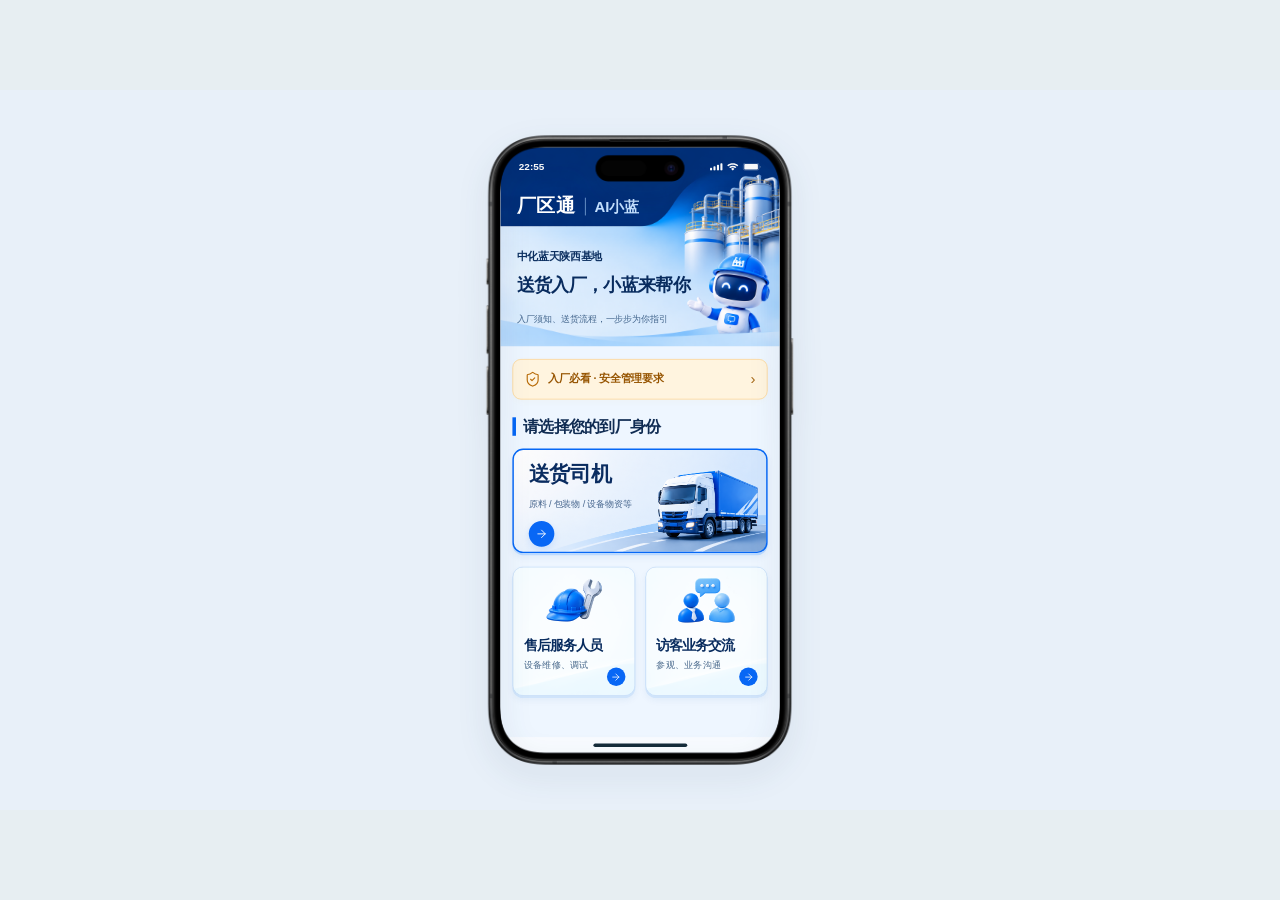
==== commit 44a7b3af: "Blend homepage status and hero into one continuous illustration" ====
--- a/phase2/index.html
+++ b/phase2/index.html
@@ -1,10 +1,10 @@
 <!doctype html>
-<html lang="zh-CN"><head><meta charset="UTF-8"><meta name="viewport" content="width=device-width,initial-scale=1,viewport-fit=cover"><title>厂区通 · 中化蓝天陕西基地</title><link rel="stylesheet" href="素材/二期.css?v=4c74df6827de"></head>
+<html lang="zh-CN"><head><meta charset="UTF-8"><meta name="viewport" content="width=device-width,initial-scale=1,viewport-fit=cover"><title>厂区通 · 中化蓝天陕西基地</title><link rel="stylesheet" href="素材/二期.css?v=4669e8eafe4f"></head>
 <body><div class="preview-stage" aria-label="厂区通手机服务界面">
 <div class="phone-shell">
 <div class="phone-screen"><div class="phone-status"><span id="phone-time"></span><img class="phone-status-icons" src="素材/status/ios-status-icons.svg" alt="蜂窝信号、无线网络和电量"></div><main id="app" class="app"></main><div class="phone-home"><span></span></div></div>
 <img class="phone-bezel" src="素材/iphone/Bezel.png" alt="" draggable="false">
-</div></div><dialog id="modal"><div id="dialog-content"></div><button class="button secondary" id="close-modal">关闭，返回流程</button></dialog><script src="素材/流程数据.js?v=1af6e055b2c9"></script><script src="素材/图标.js?v=1e4e5d1cfd6b"></script><script src="素材/页面1数据.js?v=7444b4379adc"></script><script src="素材/AHF页面2-6数据.js?v=56fbe0991de1"></script><script src="素材/二期.js?v=ec41f96f7a31"></script><script>
+</div></div><dialog id="modal"><div id="dialog-content"></div><button class="button secondary" id="close-modal">关闭，返回流程</button></dialog><script src="素材/流程数据.js?v=1af6e055b2c9"></script><script src="素材/图标.js?v=1e4e5d1cfd6b"></script><script src="素材/页面1数据.js?v=7444b4379adc"></script><script src="素材/AHF页面2-6数据.js?v=56fbe0991de1"></script><script src="素材/二期.js?v=70d9ab563cd0"></script><script>
 (function(){
  const stage=document.querySelector('.preview-stage');
  function fitPhone(){
--- a/phase2/素材/二期.css
+++ b/phase2/素材/二期.css
@@ -965,3 +965,10 @@
 
 
 .app[data-page="home"] .role-grid .artwork{mix-blend-mode:normal;mask-image:none;-webkit-mask-image:none;}
+
+/* One continuous canvas behind status, brand banner and introduction. */
+.phone-screen:has(.app[data-page="home"]){background:var(--bg) url("视觉/home-top-v5.png") center top/393px 280px no-repeat;}
+.phone-screen:has(.app[data-page="home"]) .phone-status{background:transparent;}
+.app[data-page="home"]{background:transparent;}
+.app[data-page="home"] .home-header,.app[data-page="home"] .hero{background:transparent;}
+
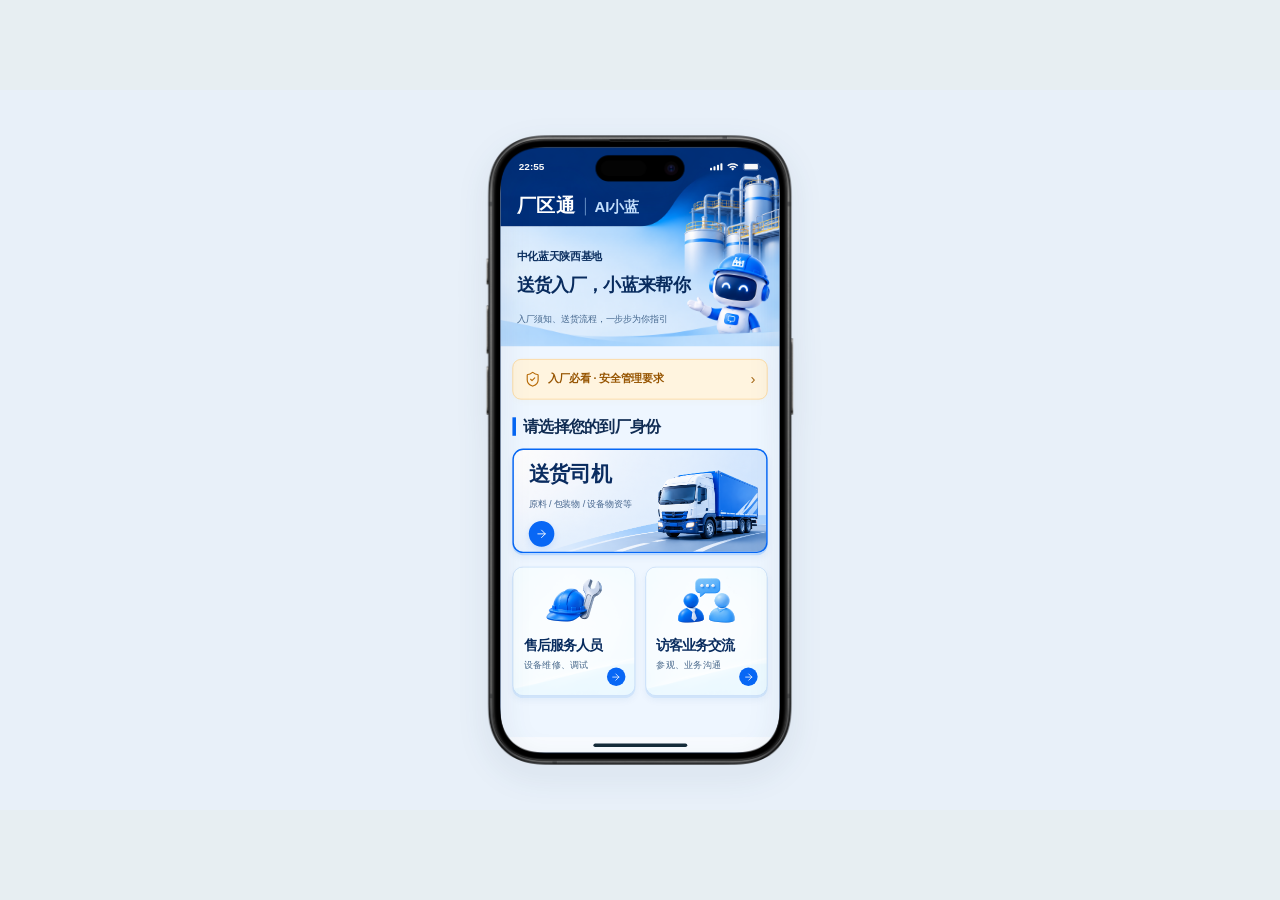
==== commit ed35bb5d: "Cover subpixel seam between phone bezel and screen" ====
--- a/phase2/index.html
+++ b/phase2/index.html
@@ -1,5 +1,5 @@
 <!doctype html>
-<html lang="zh-CN"><head><meta charset="UTF-8"><meta name="viewport" content="width=device-width,initial-scale=1,viewport-fit=cover"><title>厂区通 · 中化蓝天陕西基地</title><link rel="stylesheet" href="素材/二期.css?v=4669e8eafe4f"></head>
+<html lang="zh-CN"><head><meta charset="UTF-8"><meta name="viewport" content="width=device-width,initial-scale=1,viewport-fit=cover"><title>厂区通 · 中化蓝天陕西基地</title><link rel="stylesheet" href="素材/二期.css?v=fbeac3fe902b"></head>
 <body><div class="preview-stage" aria-label="厂区通手机服务界面">
 <div class="phone-shell">
 <div class="phone-screen"><div class="phone-status"><span id="phone-time"></span><img class="phone-status-icons" src="素材/status/ios-status-icons.svg" alt="蜂窝信号、无线网络和电量"></div><main id="app" class="app"></main><div class="phone-home"><span></span></div></div>
--- a/phase2/素材/二期.css
+++ b/phase2/素材/二期.css
@@ -972,3 +972,7 @@
 .app[data-page="home"]{background:transparent;}
 .app[data-page="home"] .home-header,.app[data-page="home"] .hero{background:transparent;}
 
+
+/* Cover subpixel gaps between the raster bezel and the screen aperture. */
+.phone-screen{outline:2px solid #0b3473;outline-offset:0;}
+
